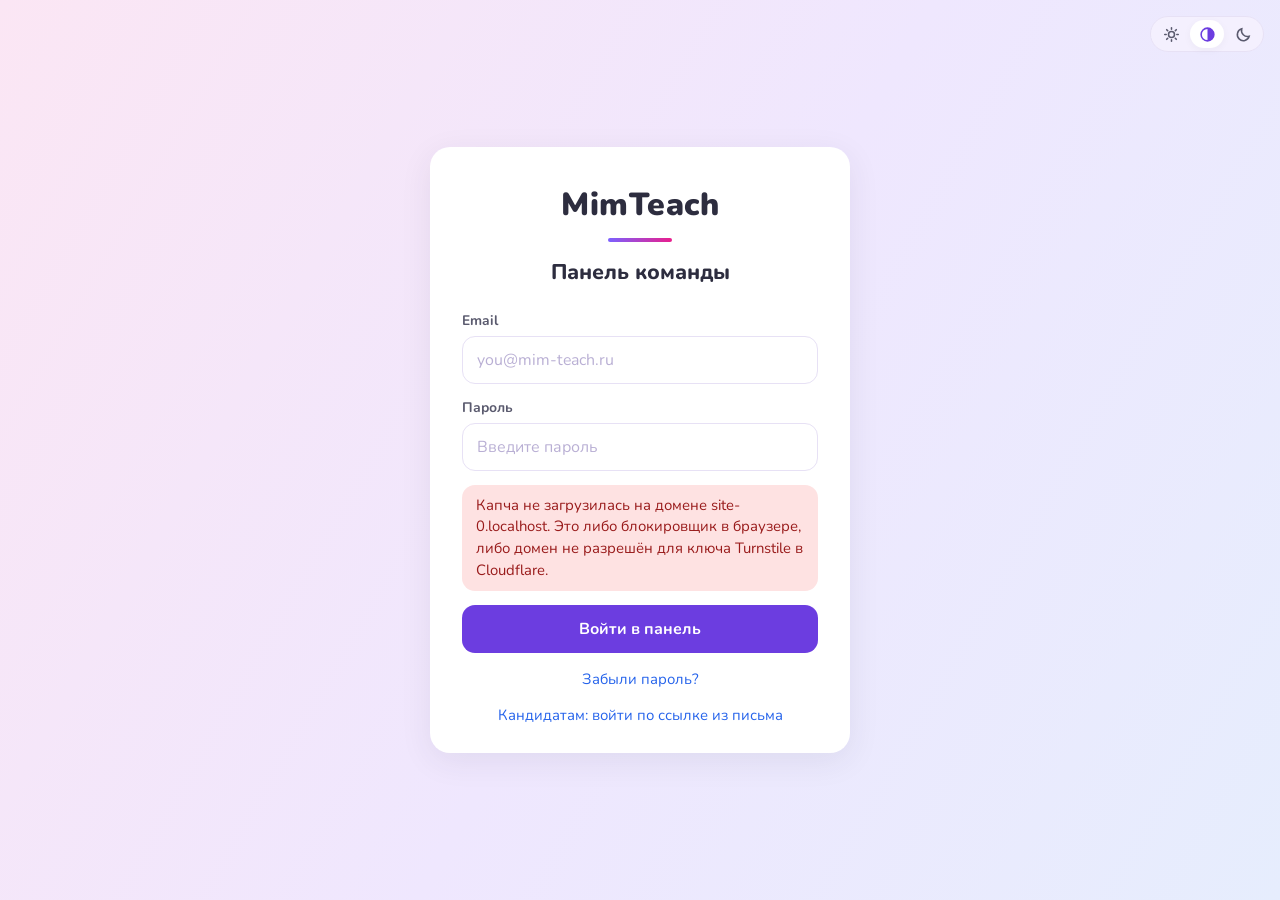
==== index.html @ 6734ab31 "MimTeach: сборка 31401e3 (mimteach-platform) — журнал домашек кабинета ребёнка (шаг 2)" ====
<!doctype html>
<html lang="ru">
  <head>
    <meta charset="UTF-8" />
    <meta name="viewport" content="width=device-width, initial-scale=1.0" />
    <!-- 14.10.2026: значок вкладки — синяя «W», как в legacy (index.html:7);
         при переносе его не было, и у вкладки был пустой лист -->
    <link rel="icon" type="image/svg+xml" href="data:image/svg+xml,%3Csvg xmlns='http://www.w3.org/2000/svg' viewBox='0 0 100 100'%3E%3Crect width='100' height='100' rx='22' fill='%232563EB'/%3E%3Ctext x='50' y='72' font-family='Arial,Helvetica,sans-serif' font-size='62' font-weight='bold' fill='white' text-anchor='middle'%3EM%3C/text%3E%3C/svg%3E">
    <title>MimTeach</title>

    <!--
      Тема применяется ДО первой отрисовки и до загрузки бандла. Иначе
      человек с тёмной темой видит вспышку белого на каждой загрузке
      страницы, и никакой React это исправить уже не может: к моменту его
      запуска светлый кадр уже показан.

      Скрипт намеренно синхронный, крошечный и без зависимостей.
      Ключ хранилища продублирован строкой, а не импортирован из
      theme.ts — импорт означал бы модуль, а модуль отложил бы исполнение
      до конца парсинга документа, то есть вернул бы ту же вспышку.
      При расхождении источник истины — THEME_STORAGE_KEY в src/theme/theme.ts.
    -->
    <script>
      try {
        var m = window.localStorage.getItem('wowspeak:theme');
        if (m === 'light' || m === 'dark' || m === 'cute') document.documentElement.setAttribute('data-theme', m);
      } catch (e) {
        /* приватное окно или заблокированные данные сайта — остаёмся на системной теме */
      }
    </script>

    <!-- Шрифты Nunito и Fredoka One — из сборки (src/styles/fonts.ts), не с Google Fonts:
         27.10.2026, проверка персональных данных (адрес посетителя не уходит в Google). -->
    <script type="module" crossorigin src="/assets/index-rC9kI4V8.js"></script>
    <link rel="stylesheet" crossorigin href="/assets/index-Bu8ofF32.css">
  </head>
  <body>
    <div id="root"></div>
  </body>
</html>
---- assets/index-Bu8ofF32.css ----
@font-face{font-family:Nunito;font-style:normal;font-display:swap;font-weight:400;src:url(/assets/nunito-cyrillic-ext-400-normal-CuPM9foi.woff2) format("woff2"),url(/assets/nunito-cyrillic-ext-400-normal-xaE7D4Sw.woff) format("woff");unicode-range:U+0460-052F,U+1C80-1C8A,U+20B4,U+2DE0-2DFF,U+A640-A69F,U+FE2E-FE2F}@font-face{font-family:Nunito;font-style:normal;font-display:swap;font-weight:400;src:url(/assets/nunito-cyrillic-400-normal-xAOo5cBP.woff2) format("woff2"),url(/assets/nunito-cyrillic-400-normal-D1j0u8EH.woff) format("woff");unicode-range:U+0301,U+0400-045F,U+0490-0491,U+04B0-04B1,U+2116}@font-face{font-family:Nunito;font-style:normal;font-display:swap;font-weight:400;src:url(/assets/nunito-vietnamese-400-normal-BHkVbP3T.woff2) format("woff2"),url(/assets/nunito-vietnamese-400-normal-DtOtW02z.woff) format("woff");unicode-range:U+0102-0103,U+0110-0111,U+0128-0129,U+0168-0169,U+01A0-01A1,U+01AF-01B0,U+0300-0301,U+0303-0304,U+0308-0309,U+0323,U+0329,U+1EA0-1EF9,U+20AB}@font-face{font-family:Nunito;font-style:normal;font-display:swap;font-weight:400;src:url(/assets/nunito-latin-ext-400-normal-i-8OOpdj.woff2) format("woff2"),url(/assets/nunito-latin-ext-400-normal-CjMJVfGn.woff) format("woff");unicode-range:U+0100-02BA,U+02BD-02C5,U+02C7-02CC,U+02CE-02D7,U+02DD-02FF,U+0304,U+0308,U+0329,U+1D00-1DBF,U+1E00-1E9F,U+1EF2-1EFF,U+2020,U+20A0-20AB,U+20AD-20C0,U+2113,U+2C60-2C7F,U+A720-A7FF}@font-face{font-family:Nunito;font-style:normal;font-display:swap;font-weight:400;src:url(/assets/nunito-latin-400-normal-r8SDr6Up.woff2) format("woff2"),url(/assets/nunito-latin-400-normal-DKg4f3fz.woff) format("woff");unicode-range:U+0000-00FF,U+0131,U+0152-0153,U+02BB-02BC,U+02C6,U+02DA,U+02DC,U+0304,U+0308,U+0329,U+2000-206F,U+20AC,U+2122,U+2191,U+2193,U+2212,U+2215,U+FEFF,U+FFFD}@font-face{font-family:Nunito;font-style:normal;font-display:swap;font-weight:600;src:url(/assets/nunito-cyrillic-ext-600-normal-CWPPjBOD.woff2) format("woff2"),url(/assets/nunito-cyrillic-ext-600-normal-vnfu4DTE.woff) format("woff");unicode-range:U+0460-052F,U+1C80-1C8A,U+20B4,U+2DE0-2DFF,U+A640-A69F,U+FE2E-FE2F}@font-face{font-family:Nunito;font-style:normal;font-display:swap;font-weight:600;src:url(/assets/nunito-cyrillic-600-normal-DJGQ2h05.woff2) format("woff2"),url(/assets/nunito-cyrillic-600-normal-BUjmtIuu.woff) format("woff");unicode-range:U+0301,U+0400-045F,U+0490-0491,U+04B0-04B1,U+2116}@font-face{font-family:Nunito;font-style:normal;font-display:swap;font-weight:600;src:url(/assets/nunito-vietnamese-600-normal-BY8O6Cug.woff2) format("woff2"),url(/assets/nunito-vietnamese-600-normal-DO1RqFw5.woff) format("woff");unicode-range:U+0102-0103,U+0110-0111,U+0128-0129,U+0168-0169,U+01A0-01A1,U+01AF-01B0,U+0300-0301,U+0303-0304,U+0308-0309,U+0323,U+0329,U+1EA0-1EF9,U+20AB}@font-face{font-family:Nunito;font-style:normal;font-display:swap;font-weight:600;src:url(/assets/nunito-latin-ext-600-normal-Dd9Zuxh1.woff2) format("woff2"),url(/assets/nunito-latin-ext-600-normal-BKUpuB78.woff) format("woff");unicode-range:U+0100-02BA,U+02BD-02C5,U+02C7-02CC,U+02CE-02D7,U+02DD-02FF,U+0304,U+0308,U+0329,U+1D00-1DBF,U+1E00-1E9F,U+1EF2-1EFF,U+2020,U+20A0-20AB,U+20AD-20C0,U+2113,U+2C60-2C7F,U+A720-A7FF}@font-face{font-family:Nunito;font-style:normal;font-display:swap;font-weight:600;src:url(/assets/nunito-latin-600-normal-Br8yIETf.woff2) format("woff2"),url(/assets/nunito-latin-600-normal-Cd0eNu1l.woff) format("woff");unicode-range:U+0000-00FF,U+0131,U+0152-0153,U+02BB-02BC,U+02C6,U+02DA,U+02DC,U+0304,U+0308,U+0329,U+2000-206F,U+20AC,U+2122,U+2191,U+2193,U+2212,U+2215,U+FEFF,U+FFFD}@font-face{font-family:Nunito;font-style:normal;font-display:swap;font-weight:700;src:url(/assets/nunito-cyrillic-ext-700-normal-BuR0mlCG.woff2) format("woff2"),url(/assets/nunito-cyrillic-ext-700-normal-DfoqN4Gs.woff) format("woff");unicode-range:U+0460-052F,U+1C80-1C8A,U+20B4,U+2DE0-2DFF,U+A640-A69F,U+FE2E-FE2F}@font-face{font-family:Nunito;font-style:normal;font-display:swap;font-weight:700;src:url(/assets/nunito-cyrillic-700-normal-DP36NgGt.woff2) format("woff2"),url(/assets/nunito-cyrillic-700-normal-DfHRUDv-.woff) format("woff");unicode-range:U+0301,U+0400-045F,U+0490-0491,U+04B0-04B1,U+2116}@font-face{font-family:Nunito;font-style:normal;font-display:swap;font-weight:700;src:url(/assets/nunito-vietnamese-700-normal-Ch8EUCfz.woff2) format("woff2"),url(/assets/nunito-vietnamese-700-normal-C9SQsXvj.woff) format("woff");unicode-range:U+0102-0103,U+0110-0111,U+0128-0129,U+0168-0169,U+01A0-01A1,U+01AF-01B0,U+0300-0301,U+0303-0304,U+0308-0309,U+0323,U+0329,U+1EA0-1EF9,U+20AB}@font-face{font-family:Nunito;font-style:normal;font-display:swap;font-weight:700;src:url(/assets/nunito-latin-ext-700-normal-BWeMsAzO.woff2) format("woff2"),url(/assets/nunito-latin-ext-700-normal-D4woHhbd.woff) format("woff");unicode-range:U+0100-02BA,U+02BD-02C5,U+02C7-02CC,U+02CE-02D7,U+02DD-02FF,U+0304,U+0308,U+0329,U+1D00-1DBF,U+1E00-1E9F,U+1EF2-1EFF,U+2020,U+20A0-20AB,U+20AD-20C0,U+2113,U+2C60-2C7F,U+A720-A7FF}@font-face{font-family:Nunito;font-style:normal;font-display:swap;font-weight:700;src:url(/assets/nunito-latin-700-normal-Dort48En.woff2) format("woff2"),url(/assets/nunito-latin-700-normal-OcDqTBcA.woff) format("woff");unicode-range:U+0000-00FF,U+0131,U+0152-0153,U+02BB-02BC,U+02C6,U+02DA,U+02DC,U+0304,U+0308,U+0329,U+2000-206F,U+20AC,U+2122,U+2191,U+2193,U+2212,U+2215,U+FEFF,U+FFFD}@font-face{font-family:Nunito;font-style:normal;font-display:swap;font-weight:800;src:url(/assets/nunito-cyrillic-ext-800-normal-B-cvGohL.woff2) format("woff2"),url(/assets/nunito-cyrillic-ext-800-normal-pjRatrRO.woff) format("woff");unicode-range:U+0460-052F,U+1C80-1C8A,U+20B4,U+2DE0-2DFF,U+A640-A69F,U+FE2E-FE2F}@font-face{font-family:Nunito;font-style:normal;font-display:swap;font-weight:800;src:url(/assets/nunito-cyrillic-800-normal-D3igD7Kl.woff2) format("woff2"),url(/assets/nunito-cyrillic-800-normal-DymMgApb.woff) format("woff");unicode-range:U+0301,U+0400-045F,U+0490-0491,U+04B0-04B1,U+2116}@font-face{font-family:Nunito;font-style:normal;font-display:swap;font-weight:800;src:url(/assets/nunito-vietnamese-800-normal-D_CZYdm9.woff2) format("woff2"),url(/assets/nunito-vietnamese-800-normal-Dz0hZPb5.woff) format("woff");unicode-range:U+0102-0103,U+0110-0111,U+0128-0129,U+0168-0169,U+01A0-01A1,U+01AF-01B0,U+0300-0301,U+0303-0304,U+0308-0309,U+0323,U+0329,U+1EA0-1EF9,U+20AB}@font-face{font-family:Nunito;font-style:normal;font-display:swap;font-weight:800;src:url(/assets/nunito-latin-ext-800-normal-CtU8tJOV.woff2) format("woff2"),url(/assets/nunito-latin-ext-800-normal-CDcxIxx8.woff) format("woff");unicode-range:U+0100-02BA,U+02BD-02C5,U+02C7-02CC,U+02CE-02D7,U+02DD-02FF,U+0304,U+0308,U+0329,U+1D00-1DBF,U+1E00-1E9F,U+1EF2-1EFF,U+2020,U+20A0-20AB,U+20AD-20C0,U+2113,U+2C60-2C7F,U+A720-A7FF}@font-face{font-family:Nunito;font-style:normal;font-display:swap;font-weight:800;src:url(/assets/nunito-latin-800-normal-Dz8SOQK_.woff2) format("woff2"),url(/assets/nunito-latin-800-normal-D-J0wlBY.woff) format("woff");unicode-range:U+0000-00FF,U+0131,U+0152-0153,U+02BB-02BC,U+02C6,U+02DA,U+02DC,U+0304,U+0308,U+0329,U+2000-206F,U+20AC,U+2122,U+2191,U+2193,U+2212,U+2215,U+FEFF,U+FFFD}@font-face{font-family:Nunito;font-style:normal;font-display:swap;font-weight:900;src:url(/assets/nunito-cyrillic-ext-900-normal-BLeVovcl.woff2) format("woff2"),url(/assets/nunito-cyrillic-ext-900-normal-DKFql_-q.woff) format("woff");unicode-range:U+0460-052F,U+1C80-1C8A,U+20B4,U+2DE0-2DFF,U+A640-A69F,U+FE2E-FE2F}@font-face{font-family:Nunito;font-style:normal;font-display:swap;font-weight:900;src:url(/assets/nunito-cyrillic-900-normal-CWPcV0_V.woff2) format("woff2"),url(/assets/nunito-cyrillic-900-normal-Dr1fjxoU.woff) format("woff");unicode-range:U+0301,U+0400-045F,U+0490-0491,U+04B0-04B1,U+2116}@font-face{font-family:Nunito;font-style:normal;font-display:swap;font-weight:900;src:url(/assets/nunito-vietnamese-900-normal-D6LWQAy_.woff2) format("woff2"),url(/assets/nunito-vietnamese-900-normal-WV2-fBew.woff) format("woff");unicode-range:U+0102-0103,U+0110-0111,U+0128-0129,U+0168-0169,U+01A0-01A1,U+01AF-01B0,U+0300-0301,U+0303-0304,U+0308-0309,U+0323,U+0329,U+1EA0-1EF9,U+20AB}@font-face{font-family:Nunito;font-style:normal;font-display:swap;font-weight:900;src:url(/assets/nunito-latin-ext-900-normal-Dllsvgjo.woff2) format("woff2"),url(/assets/nunito-latin-ext-900-normal-CTBZd6bf.woff) format("woff");unicode-range:U+0100-02BA,U+02BD-02C5,U+02C7-02CC,U+02CE-02D7,U+02DD-02FF,U+0304,U+0308,U+0329,U+1D00-1DBF,U+1E00-1E9F,U+1EF2-1EFF,U+2020,U+20A0-20AB,U+20AD-20C0,U+2113,U+2C60-2C7F,U+A720-A7FF}@font-face{font-family:Nunito;font-style:normal;font-display:swap;font-weight:900;src:url(/assets/nunito-latin-900-normal-BVB1fGs6.woff2) format("woff2"),url(/assets/nunito-latin-900-normal-CVn49sIn.woff) format("woff");unicode-range:U+0000-00FF,U+0131,U+0152-0153,U+02BB-02BC,U+02C6,U+02DA,U+02DC,U+0304,U+0308,U+0329,U+2000-206F,U+20AC,U+2122,U+2191,U+2193,U+2212,U+2215,U+FEFF,U+FFFD}@font-face{font-family:Fredoka One;font-style:normal;font-display:var(--fontsource-display, swap);font-weight:400;src:url(/assets/fredoka-one-latin-400-normal-CqP-Tvqc.woff2) format("woff2"),url(./files/fredoka-one-all-400-normal.woff) format("woff");unicode-range:U+0000-00FF,U+0131,U+0152-0153,U+02BB-02BC,U+02C6,U+02DA,U+02DC,U+2000-206F,U+2074,U+20AC,U+2122,U+2191,U+2193,U+2212,U+2215,U+FEFF,U+FFFD}:root{--brand-pink: #e91e8c;--brand-purple: #7b61ff;--brand-violet: #6c3de0;--brand-green: #2ecc71;--brand-yellow: #f9c74f;--brand-orange: #ff8c42;--brand-ink: #2d2d3f;--surface-app: #f7f5fc;--surface-public: #e8f0fe;--surface-card: #ffffff;--surface-sunken: #faf8ff;--surface-control: #f4f0fe;--surface-pill: #f0ecff;--surface-hero: linear-gradient(120deg, #fbe6f4, #efe7fe);--surface-hero-wide: linear-gradient(120deg, #fbe6f4 0%, #efe7fe 52%, #e6edfd 100%);--text-strong: #2d2d3f;--text-muted: #5a5a6e;--icon-chevron: url("data:image/svg+xml,%3Csvg xmlns='http://www.w3.org/2000/svg' width='12' height='8' viewBox='0 0 12 8' fill='none'%3E%3Cpath d='M1.5 1.5 6 6l4.5-4.5' stroke='%235a5a6e' stroke-width='1.7' stroke-linecap='round' stroke-linejoin='round'/%3E%3C/svg%3E");--chart-1: #2a78d6;--chart-2: #eb6834;--chart-3: #1baf7a;--chart-4: #eda100;--chart-5: #e87ba4;--chart-zone-red: #d03b3b;--chart-zone-yellow: #ec835a;--chart-zone-light: #6da7ec;--chart-zone-green: #256abf;--text-faint: #b9afd4;--text-on-accent: #ffffff;--line: #e7e1f5;--line-soft: #f2eefa;--line-control: #d9cff5;--accent: #e91e8c;--accent-secondary: #7b61ff;--accent-action: #6c3de0;--accent-action-bg: #6c3de0;--accent-action-text: #ffffff;--accent-positive: #2ecc71;--accent-info: #0ea5e9;--accent-link: #2563eb;--state-positive-bg: #e7f9ef;--state-positive-text: #0f7a3f;--state-warning-bg: #fff6e8;--state-warning-text: #92400e;--state-warning-text-soft: #a16207;--state-warning-line: #f9c74f;--state-attention-bg: #fdecf5;--state-attention-text: #c2156f;--state-star-bg: #fef6e0;--state-star-text: #8a6414;--state-danger-bg: #fee2e2;--state-danger-text: #991b1b;--shadow-card: 0 8px 32px rgba(45, 45, 63, .08);--shadow-raised: 0 4px 18px rgba(45, 45, 63, .06);--shadow-subtle: 0 2px 8px rgba(45, 45, 63, .04);--radius-card: 20px;--radius-block: 18px;--radius-control: 13px;--radius-pill: 20px;--radius-avatar: 28px;--font-body: "Nunito", system-ui, -apple-system, "Segoe UI", sans-serif;color-scheme:light}@media (prefers-color-scheme: dark){:root:not([data-theme=light]):not([data-theme=cute]){--surface-app: #17141f;--surface-public: #1b2138;--surface-card: #221e2e;--surface-sunken: #2a2438;--surface-control: #332a45;--surface-pill: #332a45;--surface-hero: linear-gradient(120deg, #3a2140, #2a2348);--surface-hero-wide: linear-gradient(120deg, #2e1b33 0%, #241f3c 52%, #1b2138 100%);--text-strong: #f5f2fa;--text-muted: #a79fb8;--icon-chevron: url("data:image/svg+xml,%3Csvg xmlns='http://www.w3.org/2000/svg' width='12' height='8' viewBox='0 0 12 8' fill='none'%3E%3Cpath d='M1.5 1.5 6 6l4.5-4.5' stroke='%23a79fb8' stroke-width='1.7' stroke-linecap='round' stroke-linejoin='round'/%3E%3C/svg%3E");--chart-1: #3987e5;--chart-2: #d95926;--chart-3: #199e70;--chart-4: #c98500;--chart-5: #d55181;--chart-zone-red: #b0363a;--chart-zone-yellow: #dd7060;--chart-zone-light: #4f93e6;--chart-zone-green: #2c5fb0;--text-faint: #6f6685;--line: #3a3248;--line-soft: #332b47;--line-control: #453b5c;--accent: #ff4fa8;--accent-secondary: #9b85ff;--accent-action: #9b85ff;--accent-action-bg: #6c3de0;--accent-action-text: #ffffff;--accent-positive: #3edd82;--accent-info: #38bdf8;--accent-link: #5b93f5;--state-positive-bg: #16351f;--state-positive-text: #5fd98d;--state-warning-bg: #3a2c16;--state-warning-text: #fbbf24;--state-warning-text-soft: #e8b54a;--state-attention-bg: #3a1c2e;--state-attention-text: #ff4fa8;--state-star-bg: #3a300f;--state-star-text: #e8b54a;--state-danger-bg: #3a1a1a;--state-danger-text: #ef6b6b;--shadow-card: 0 8px 32px rgba(0, 0, 0, .45);--shadow-raised: 0 4px 18px rgba(0, 0, 0, .38);--shadow-subtle: 0 2px 8px rgba(0, 0, 0, .32);color-scheme:dark}}:root[data-theme=dark]{--surface-app: #17141f;--surface-public: #1b2138;--surface-card: #221e2e;--surface-sunken: #2a2438;--surface-control: #332a45;--surface-pill: #332a45;--surface-hero: linear-gradient(120deg, #3a2140, #2a2348);--surface-hero-wide: linear-gradient(120deg, #2e1b33 0%, #241f3c 52%, #1b2138 100%);--text-strong: #f5f2fa;--text-muted: #a79fb8;--icon-chevron: url("data:image/svg+xml,%3Csvg xmlns='http://www.w3.org/2000/svg' width='12' height='8' viewBox='0 0 12 8' fill='none'%3E%3Cpath d='M1.5 1.5 6 6l4.5-4.5' stroke='%23a79fb8' stroke-width='1.7' stroke-linecap='round' stroke-linejoin='round'/%3E%3C/svg%3E");--chart-1: #3987e5;--chart-2: #d95926;--chart-3: #199e70;--chart-4: #c98500;--chart-5: #d55181;--chart-zone-red: #b0363a;--chart-zone-yellow: #dd7060;--chart-zone-light: #4f93e6;--chart-zone-green: #2c5fb0;--text-faint: #6f6685;--line: #3a3248;--line-soft: #332b47;--line-control: #453b5c;--accent: #ff4fa8;--accent-secondary: #9b85ff;--accent-action: #9b85ff;--accent-action-bg: #6c3de0;--accent-action-text: #ffffff;--accent-positive: #3edd82;--accent-info: #38bdf8;--accent-link: #5b93f5;--state-positive-bg: #16351f;--state-positive-text: #5fd98d;--state-warning-bg: #3a2c16;--state-warning-text: #fbbf24;--state-warning-text-soft: #e8b54a;--state-attention-bg: #3a1c2e;--state-attention-text: #ff4fa8;--state-star-bg: #3a300f;--state-star-text: #e8b54a;--state-danger-bg: #3a1a1a;--state-danger-text: #ef6b6b;--shadow-card: 0 8px 32px rgba(0, 0, 0, .45);--shadow-raised: 0 4px 18px rgba(0, 0, 0, .38);--shadow-subtle: 0 2px 8px rgba(0, 0, 0, .32);color-scheme:dark}:root[data-theme=cute]{--surface-app: #fff0f7;--surface-public: #ffeaf4;--surface-card: #ffffff;--surface-sunken: #fff6fb;--surface-control: #ffe6f2;--surface-pill: #ffe0ef;--surface-hero: linear-gradient(120deg, #ffd3ea, #f3defe);--surface-hero-wide: linear-gradient(120deg, #ffd3ea 0%, #f9dcf6 52%, #eedffe 100%);--text-strong: #4a1f3f;--text-muted: #7d4a6f;--icon-chevron: url("data:image/svg+xml,%3Csvg xmlns='http://www.w3.org/2000/svg' width='12' height='8' viewBox='0 0 12 8' fill='none'%3E%3Cpath d='M1.5 1.5 6 6l4.5-4.5' stroke='%237d4a6f' stroke-width='1.7' stroke-linecap='round' stroke-linejoin='round'/%3E%3C/svg%3E");--text-faint: #e3a9c9;--line: #f8d3e6;--line-soft: #fde7f2;--line-control: #f2bcd9;--accent: #e91e8c;--accent-secondary: #ff6fb5;--accent-action: #b8136b;--accent-action-bg: #d6127a;--accent-action-text: #ffffff;--state-attention-bg: #ffe3f1;--state-attention-text: #b0125f;--shadow-card: 0 8px 32px rgba(233, 30, 140, .1);--shadow-raised: 0 4px 18px rgba(233, 30, 140, .08);--shadow-subtle: 0 2px 8px rgba(233, 30, 140, .06);color-scheme:light}:root{--grade-basic: linear-gradient(135deg, #0ea5e9, #0284c7);--grade-expert: linear-gradient(135deg, #10b981, #059669);--grade-pro: linear-gradient(135deg, #6c3de0, #8b5cf6);--grade-mvu: linear-gradient(135deg, #0ea5e9, #2563eb);--grade-laoshi-master: linear-gradient(135deg, #dc2626, #991b1b);--grade-laoshi-young: linear-gradient(135deg, #f97316, #c2410c);--grade-other: linear-gradient(135deg, #64748b, #334155);--grade-basic-flat: #0ea5e9;--grade-expert-flat: #10b981;--grade-pro-flat: #6c3de0;--grade-mvu-flat: #2563eb;--grade-laoshi-master-flat: #991b1b;--grade-laoshi-young-flat: #c2410c;--grade-other-flat: #475569}:root{--club-speaking-bg: #dbeafe;--club-speaking-line: #3b82f6;--club-speaking-text: #1e40af;--club-reading-bg: #fef3c7;--club-reading-line: #f59e0b;--club-reading-text: #92400e;--club-master-bg: #fce7f3;--club-master-line: #ec4899;--club-master-text: #9d174d;--club-webinar-bg: #dcfce7;--club-webinar-line: #22c55e;--club-webinar-text: #166534;--club-gaming-bg: #ede9fe;--club-gaming-line: #7c3aed;--club-gaming-text: #5b21b6;--club-other-bg: #f1f5f9;--club-other-line: #94a3b8;--club-other-text: #475569}@media (prefers-color-scheme: dark){:root:not([data-theme=light]):not([data-theme=cute]){--club-speaking-bg: #16233d;--club-speaking-line: #5b93f5;--club-speaking-text: #9dc2fa;--club-reading-bg: #33270f;--club-reading-line: #f59e0b;--club-reading-text: #f2c464;--club-master-bg: #351427;--club-master-line: #ec4899;--club-master-text: #f49ac4;--club-webinar-bg: #123123;--club-webinar-line: #3edd82;--club-webinar-text: #7be3a6;--club-gaming-bg: #241a3d;--club-gaming-line: #9b85ff;--club-gaming-text: #bfa8ff;--club-other-bg: #262a33;--club-other-line: #8b96a8;--club-other-text: #a8b2c2}}:root[data-theme=dark]{--club-speaking-bg: #16233d;--club-speaking-line: #5b93f5;--club-speaking-text: #9dc2fa;--club-reading-bg: #33270f;--club-reading-line: #f59e0b;--club-reading-text: #f2c464;--club-master-bg: #351427;--club-master-line: #ec4899;--club-master-text: #f49ac4;--club-webinar-bg: #123123;--club-webinar-line: #3edd82;--club-webinar-text: #7be3a6;--club-gaming-bg: #241a3d;--club-gaming-line: #9b85ff;--club-gaming-text: #bfa8ff;--club-other-bg: #262a33;--club-other-line: #8b96a8;--club-other-text: #a8b2c2}:root{--primary: #6c3de0;--primary-light: #8b5cf6;--primary-dark: #5b21b6;--secondary: #0ea5e9;--success: #10b981;--warning: #f59e0b;--error: #ef4444;--text-primary: #1f2937;--text-secondary: #6b7280;--bg-primary: #ffffff;--bg-secondary: #f9fafb;--bg-tertiary: #f3f4f6;--border: #e5e7eb;--border-light: #f3f4f6;--shadow-sm: 0 1px 2px 0 rgb(0 0 0 / .05);--shadow-md: 0 4px 6px -1px rgb(0 0 0 / .1), 0 2px 4px -2px rgb(0 0 0 / .1);--shadow-lg: 0 10px 15px -3px rgb(0 0 0 / .1), 0 4px 6px -4px rgb(0 0 0 / .1);--gradient-primary: linear-gradient(135deg, var(--primary), var(--primary-light));--gradient-secondary: linear-gradient(135deg, var(--secondary), #0284c7);--gradient-success: linear-gradient(135deg, var(--success), #059669);--gradient-warning: linear-gradient(135deg, var(--warning), #d97706);--gradient-cool: linear-gradient(135deg, #0ea5e9, #3b82f6);--gradient-warm: linear-gradient(135deg, #f59e0b, #f97316);--pink: #e91e8c;--blue-bg: #e8f0fe;--purple: #7b61ff;--purple-light: #f0ecff;--green: #2ecc71;--green-light: #eafaf1;--yellow: #f9c74f;--yellow-light: #fff8e1;--orange: #ff8c42;--gray-text: #5a5a6e;--dark: #2d2d3f;--white: #ffffff;--card-shadow: 0 8px 32px rgba(0, 0, 0, .08);--radius: 20px;--sidebar-bg: #fffbf2;--sidebar-text: #2d2d3f;--sidebar-muted: #5a5a6e;--sidebar-border: #f0ecff}*{box-sizing:border-box}html{font-size:106.25%;scroll-behavior:smooth}@media (prefers-reduced-motion: reduce){html{scroll-behavior:auto}*,*:before,*:after{animation-duration:.01ms!important;animation-iteration-count:1!important;transition-duration:.01ms!important}}body{margin:0;font-family:var(--font-body);background:var(--surface-app);color:var(--text-strong);-webkit-font-smoothing:antialiased;-moz-osx-font-smoothing:grayscale}img{max-width:100%}select[class]{-moz-appearance:none;appearance:none;-webkit-appearance:none;padding-right:28px;background-image:var(--icon-chevron);background-repeat:no-repeat;background-position:right 10px center}select[class][size]:not([size="1"]),select[class][multiple]{padding-right:10px;background-image:none}:focus-visible{outline:2px solid var(--accent-secondary);outline-offset:2px}::selection{background:var(--surface-pill);color:var(--text-strong)}
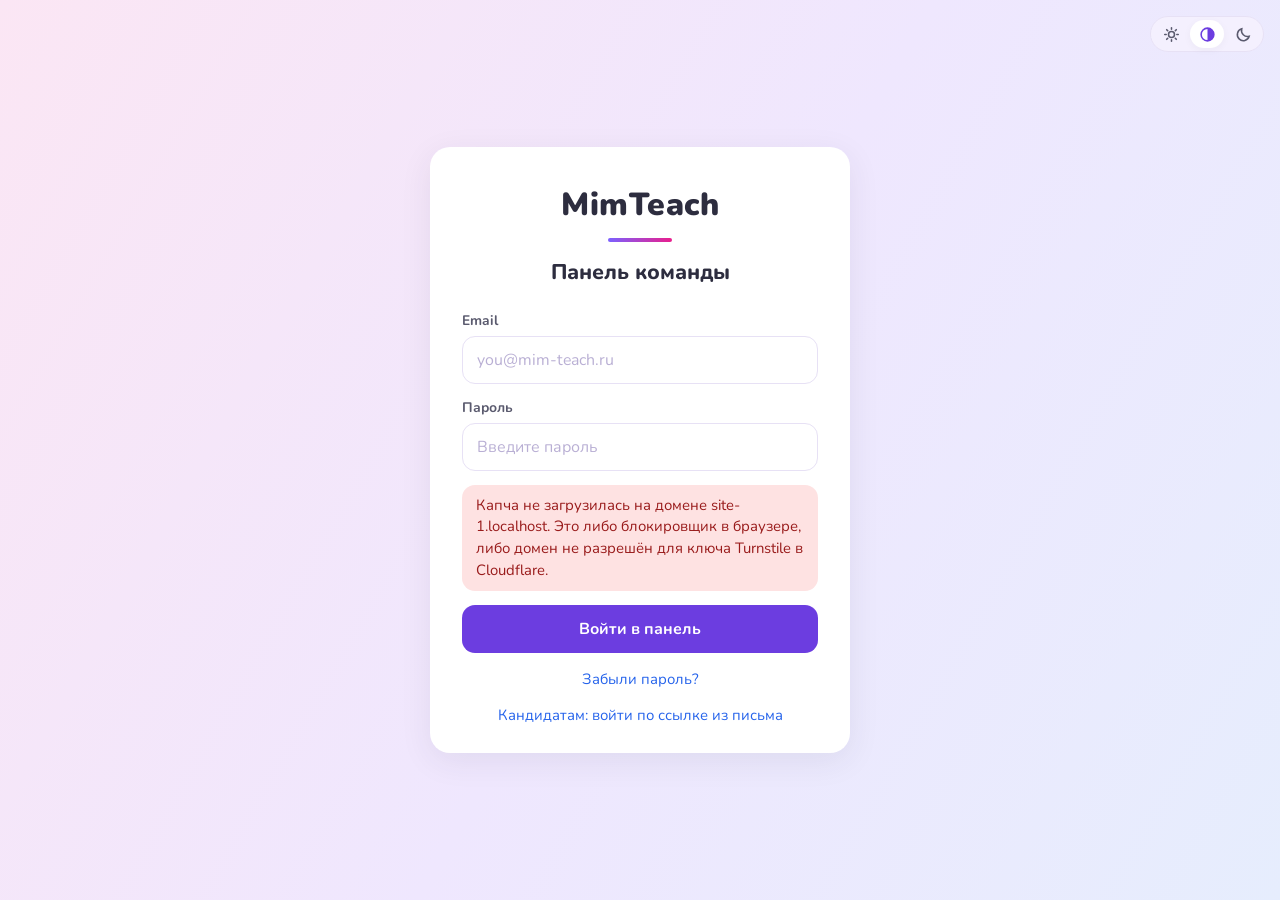
==== commit 91dd4836: "MimTeach: сборка 75e9ed1 (mimteach-platform) — «Возраст» на кнопке, публикация курса (шаг 2)" ====
--- a/index.html
+++ b/index.html
@@ -31,7 +31,7 @@
 
     <!-- Шрифты Nunito и Fredoka One — из сборки (src/styles/fonts.ts), не с Google Fonts:
          27.10.2026, проверка персональных данных (адрес посетителя не уходит в Google). -->
-    <script type="module" crossorigin src="/assets/index-rC9kI4V8.js"></script>
+    <script type="module" crossorigin src="/assets/index-DliPyC0u.js"></script>
     <link rel="stylesheet" crossorigin href="/assets/index-Bu8ofF32.css">
   </head>
   <body>
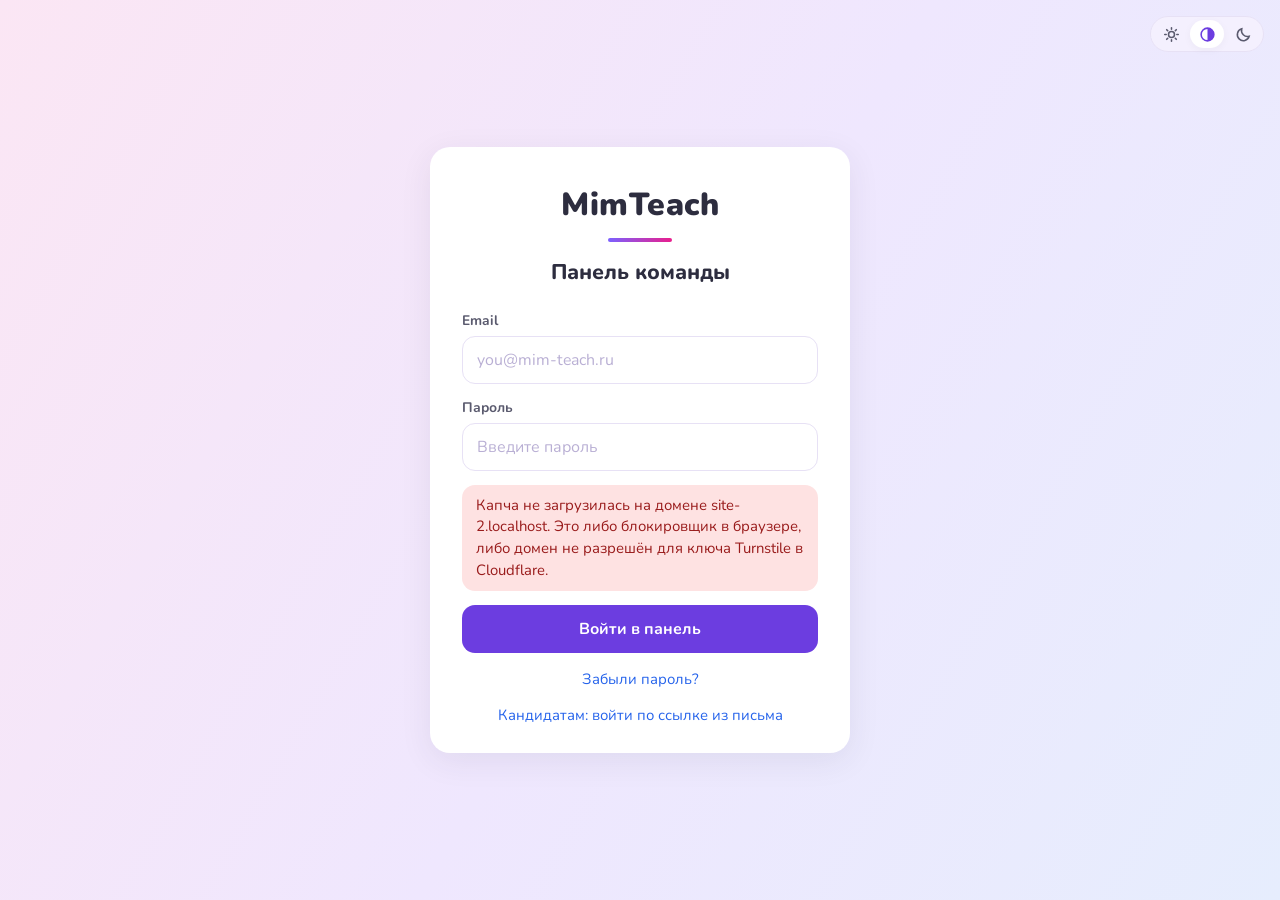
==== commit 07d645f7: "Опубликовать выбор курса в кабинете педагога MimTeach" ====
--- a/index.html
+++ b/index.html
@@ -31,7 +31,7 @@
 
     <!-- Шрифты Nunito и Fredoka One — из сборки (src/styles/fonts.ts), не с Google Fonts:
          27.10.2026, проверка персональных данных (адрес посетителя не уходит в Google). -->
-    <script type="module" crossorigin src="/assets/index-DliPyC0u.js"></script>
+    <script type="module" crossorigin src="/assets/index-ByQhZNFk.js"></script>
     <link rel="stylesheet" crossorigin href="/assets/index-Bu8ofF32.css">
   </head>
   <body>
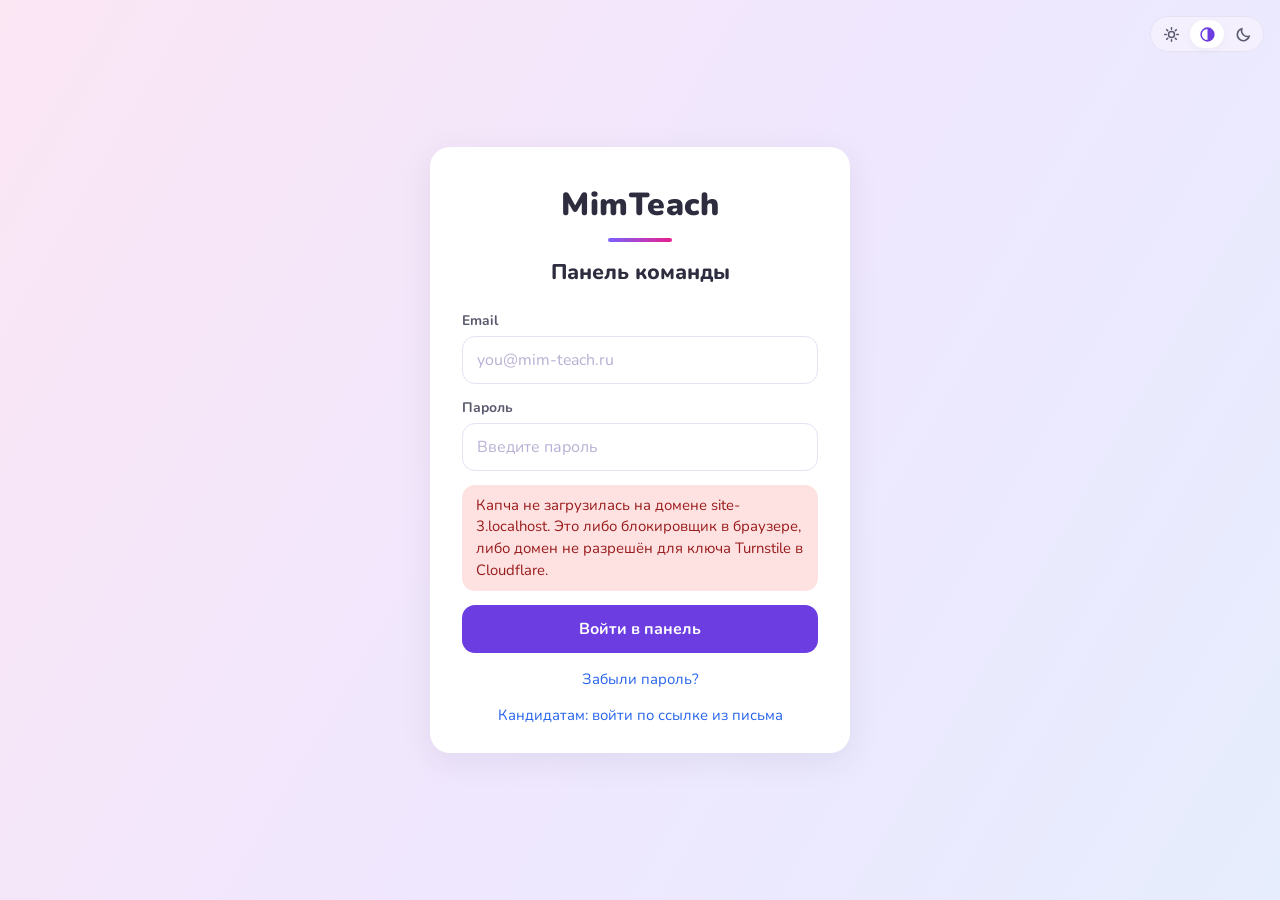
==== commit 4006c5a3: "Опубликовать вход в карты наблюдения из расписания педагога MimTeach" ====
--- a/index.html
+++ b/index.html
@@ -33,6 +33,7 @@
          27.10.2026, проверка персональных данных (адрес посетителя не уходит в Google). -->
     <script type="module" crossorigin src="/assets/index-ByQhZNFk.js"></script>
     <link rel="stylesheet" crossorigin href="/assets/index-Bu8ofF32.css">
+  <script defer src="/karty/schedule-link.js"></script>
   </head>
   <body>
     <div id="root"></div>
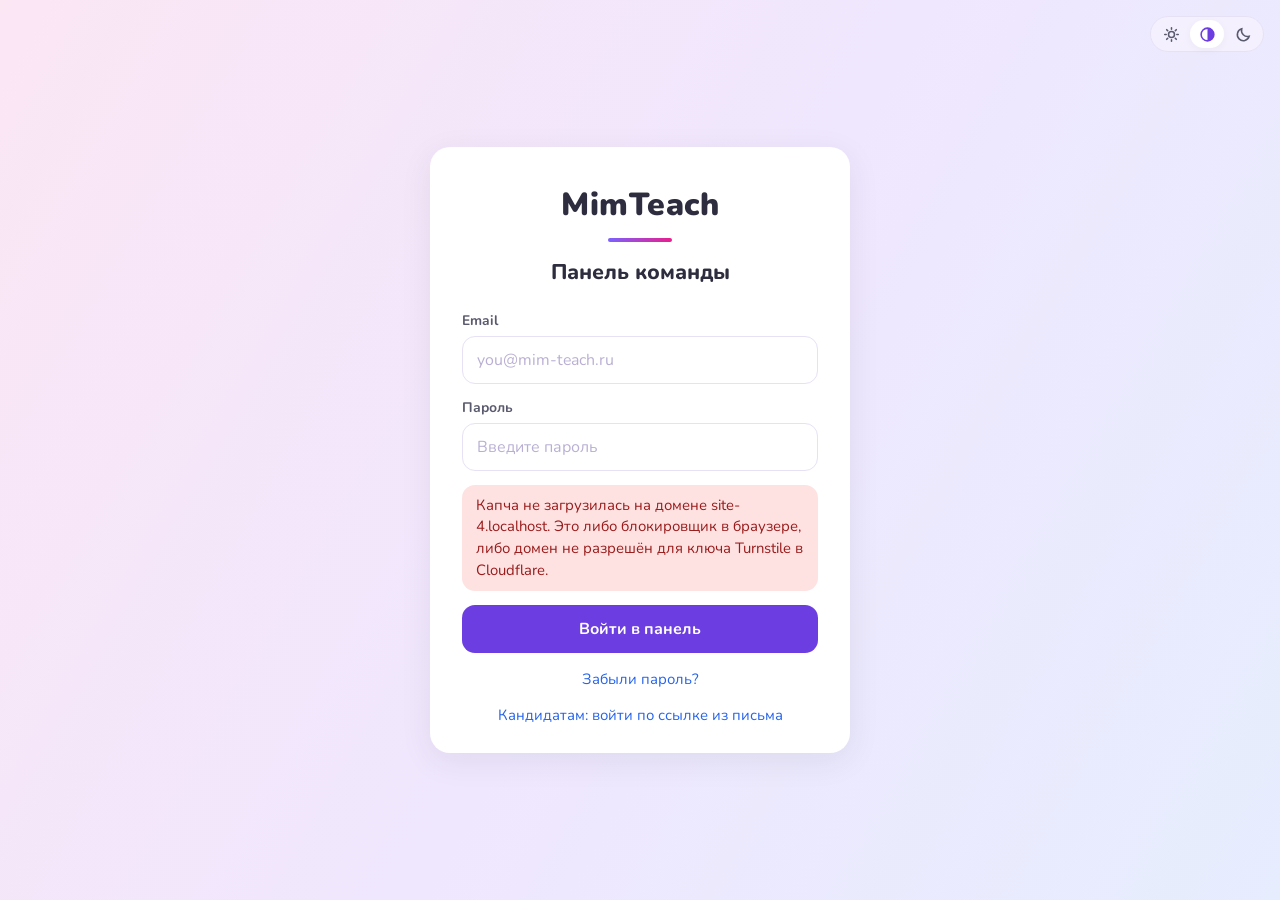
==== commit 78e1c944: "Опубликовать кнопку «Посмотреть задание» в карточке ученика MimTeach" ====
--- a/index.html
+++ b/index.html
@@ -31,6 +31,8 @@
 
     <!-- Шрифты Nunito и Fredoka One — из сборки (src/styles/fonts.ts), не с Google Fonts:
          27.10.2026, проверка персональных данных (адрес посетителя не уходит в Google). -->
+    <script type="importmap">{"imports":{"/assets/App-BEDBPhCc.js":"/assets/teacher-app-04b37f430c885916.js"}}</script>
+    <link rel="stylesheet" href="/assets/homework-preview-34af311b31292282.css">
     <script type="module" crossorigin src="/assets/index-ByQhZNFk.js"></script>
     <link rel="stylesheet" crossorigin href="/assets/index-Bu8ofF32.css">
   <script defer src="/karty/schedule-link.js"></script>
--- a/assets/homework-preview-34af311b31292282.css
+++ b/assets/homework-preview-34af311b31292282.css
@@ -0,0 +1 @@
+.kjr__preview{display:grid;gap:10px;padding-top:10px}.kjr__choices{display:flex;flex-wrap:wrap;gap:6px}.kjr__choices [aria-pressed=true]{outline:2px solid var(--accent);outline-offset:-2px}.kjr__exercise{width:100%;aspect-ratio:16 / 10;min-height:240px;border:1px solid var(--line);box-sizing:border-box}.kjr__offline img{width:min(100%,440px);height:auto}.kjr__offline p{margin:8px 0;white-space:pre-line}
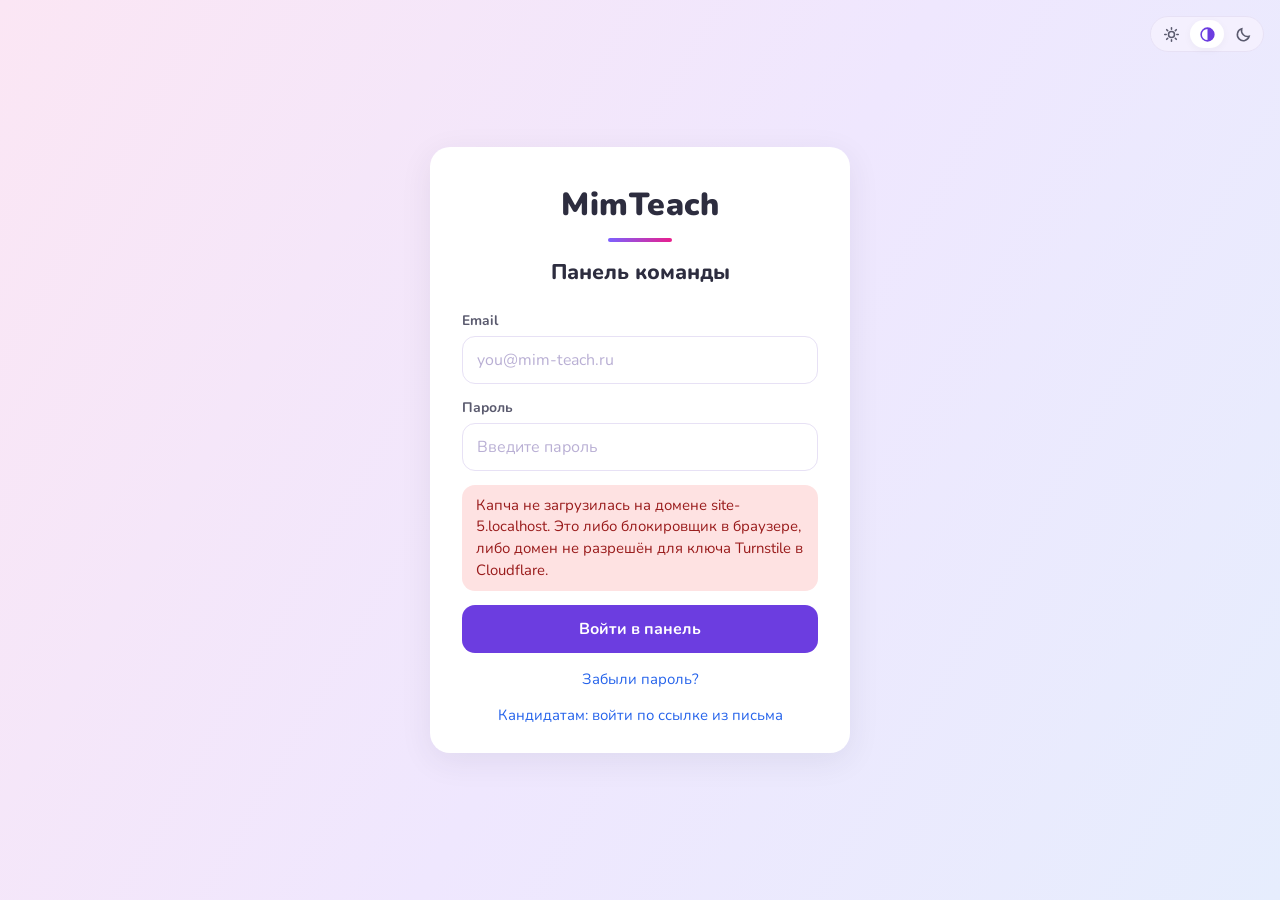
==== commit 62cb92b7: "Выкладка: index.html и 404.html на новую сборку" ====
--- a/index.html
+++ b/index.html
@@ -31,13 +31,12 @@
 
     <!-- Шрифты Nunito и Fredoka One — из сборки (src/styles/fonts.ts), не с Google Fonts:
          27.10.2026, проверка персональных данных (адрес посетителя не уходит в Google). -->
-    <script type="importmap">{"imports":{"/assets/App-BEDBPhCc.js":"/assets/teacher-app-04b37f430c885916.js"}}</script>
-    <link rel="stylesheet" href="/assets/homework-preview-34af311b31292282.css">
-    <script type="module" crossorigin src="/assets/index-ByQhZNFk.js"></script>
+    <script type="module" crossorigin src="/assets/index-7pWivosG.js"></script>
     <link rel="stylesheet" crossorigin href="/assets/index-Bu8ofF32.css">
   <script defer src="/karty/schedule-link.js"></script>
   </head>
   <body>
     <div id="root"></div>
+
   </body>
 </html>
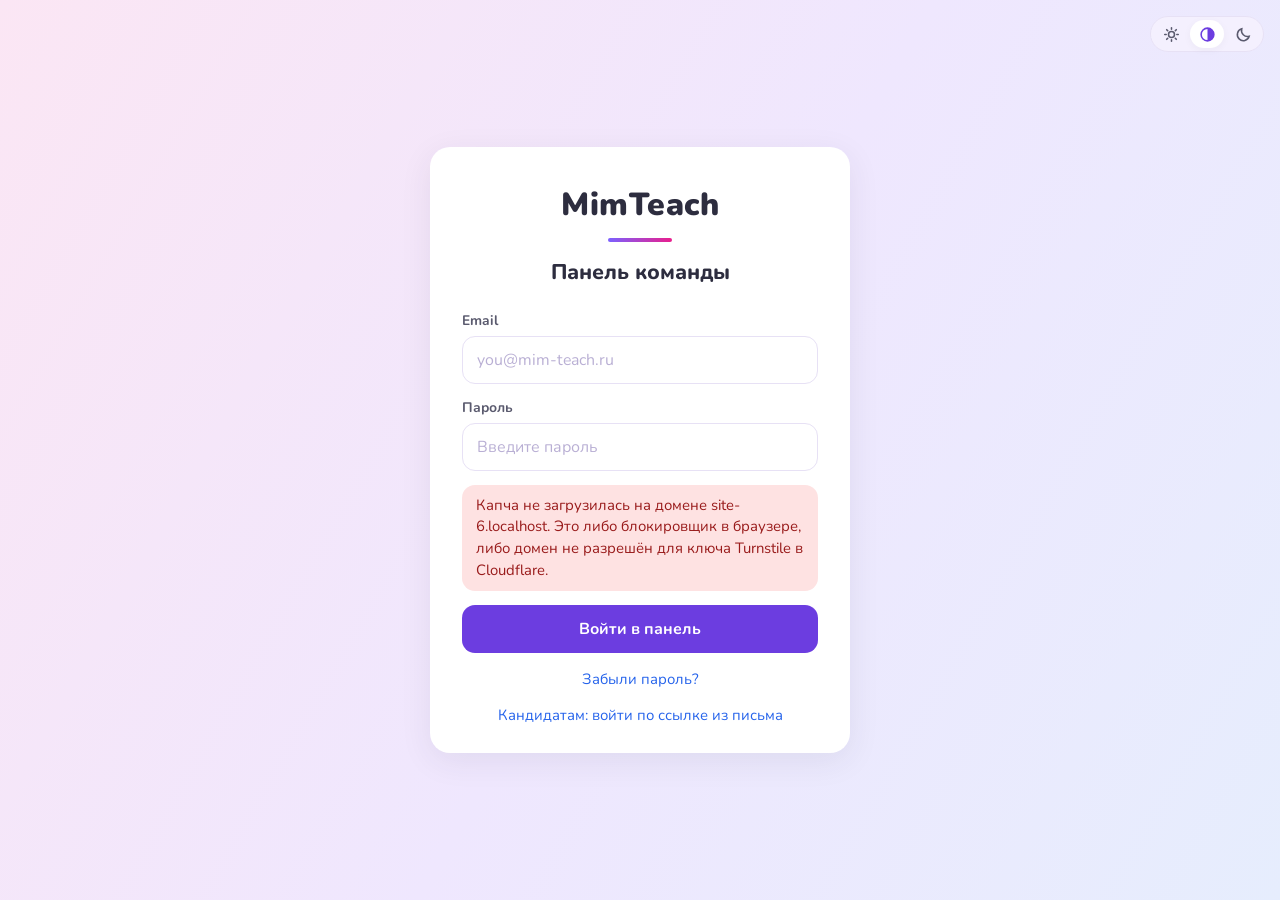
==== commit 74001e43: "Выкладка: статусы записи в группу (Записан, Учится, Отработка…)" ====
--- a/index.html
+++ b/index.html
@@ -31,7 +31,7 @@
 
     <!-- Шрифты Nunito и Fredoka One — из сборки (src/styles/fonts.ts), не с Google Fonts:
          27.10.2026, проверка персональных данных (адрес посетителя не уходит в Google). -->
-    <script type="module" crossorigin src="/assets/index-7pWivosG.js"></script>
+    <script type="module" crossorigin src="/assets/index-j0R9Jyih.js"></script>
     <link rel="stylesheet" crossorigin href="/assets/index-Bu8ofF32.css">
   <script defer src="/karty/schedule-link.js"></script>
   </head>
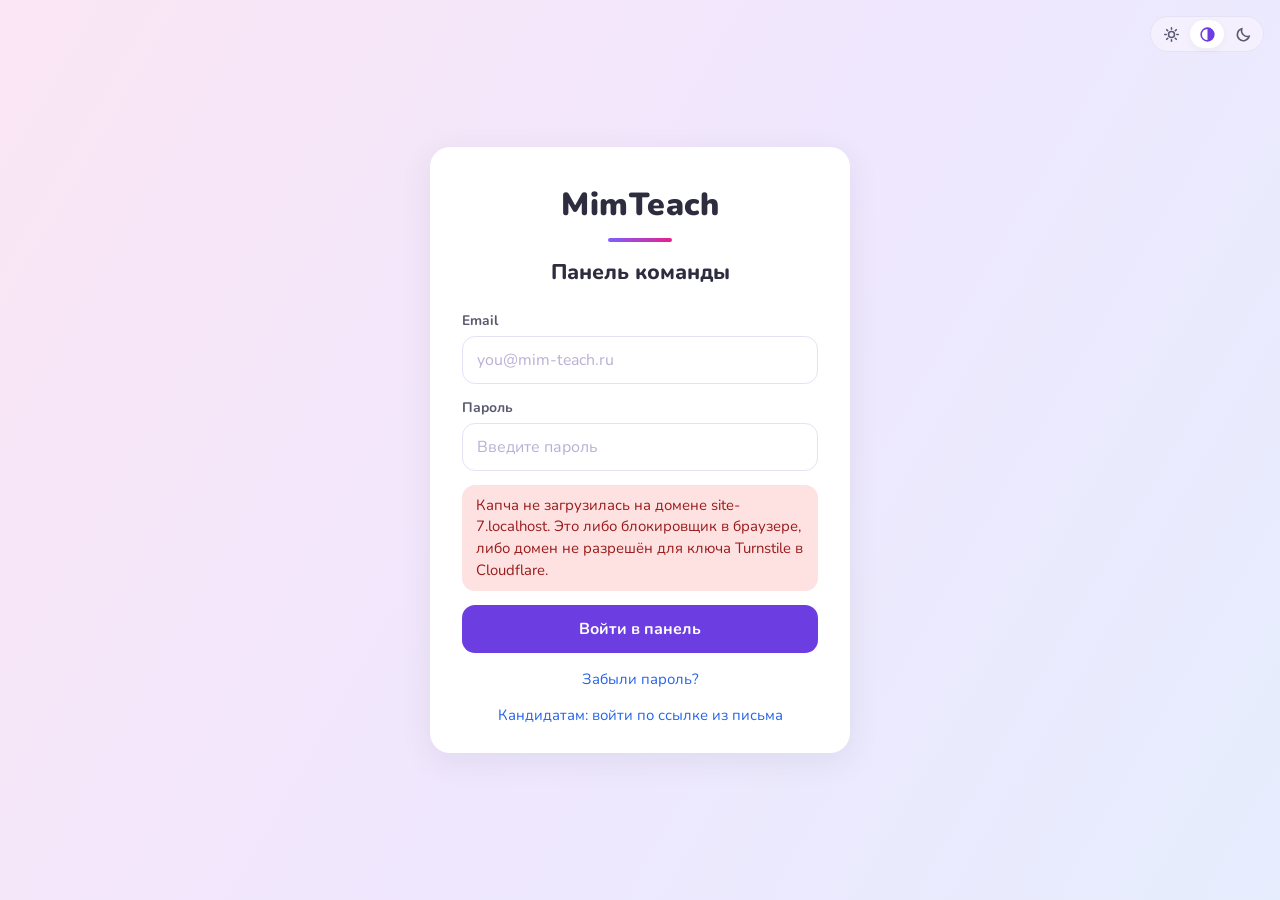
==== commit a6fcdf30: "Выкладка: подпись отбора «Статус ученика»" ====
--- a/index.html
+++ b/index.html
@@ -31,7 +31,7 @@
 
     <!-- Шрифты Nunito и Fredoka One — из сборки (src/styles/fonts.ts), не с Google Fonts:
          27.10.2026, проверка персональных данных (адрес посетителя не уходит в Google). -->
-    <script type="module" crossorigin src="/assets/index-j0R9Jyih.js"></script>
+    <script type="module" crossorigin src="/assets/index-BrpPTvvb.js"></script>
     <link rel="stylesheet" crossorigin href="/assets/index-Bu8ofF32.css">
   <script defer src="/karty/schedule-link.js"></script>
   </head>
